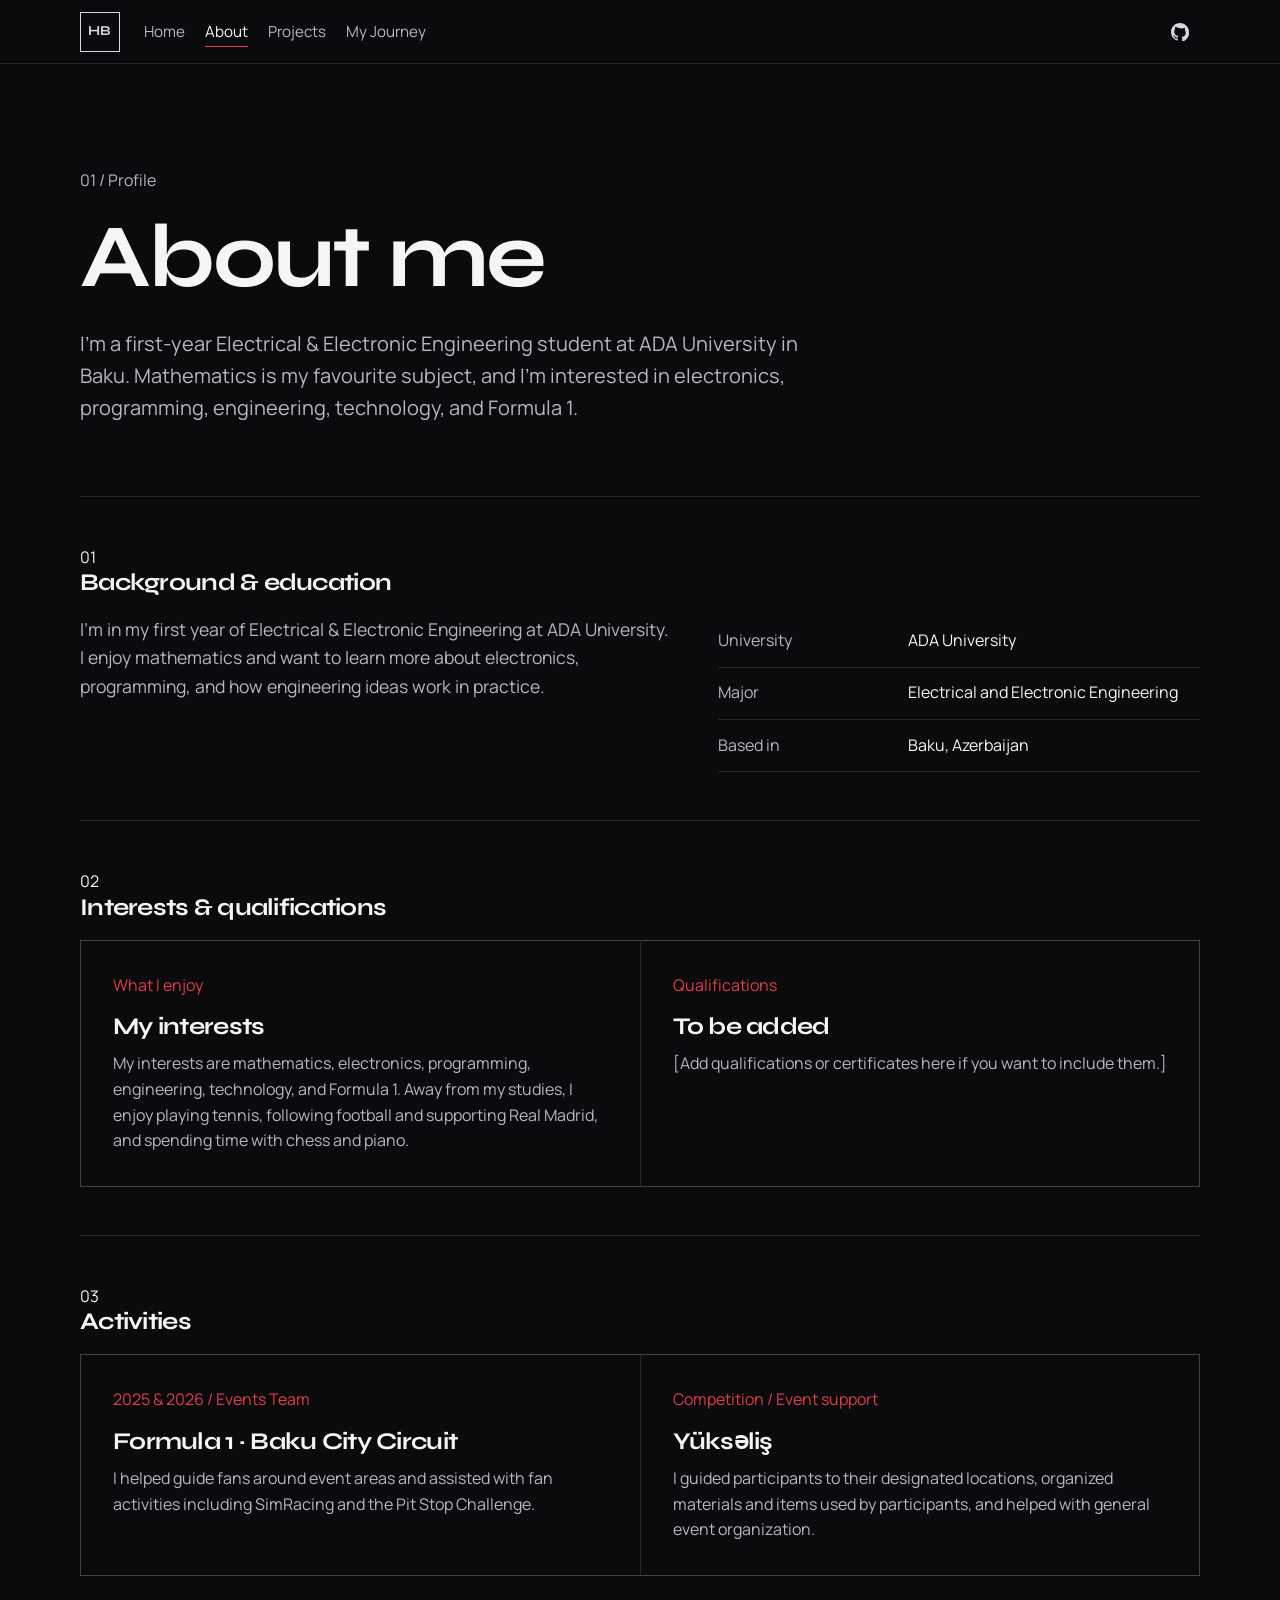
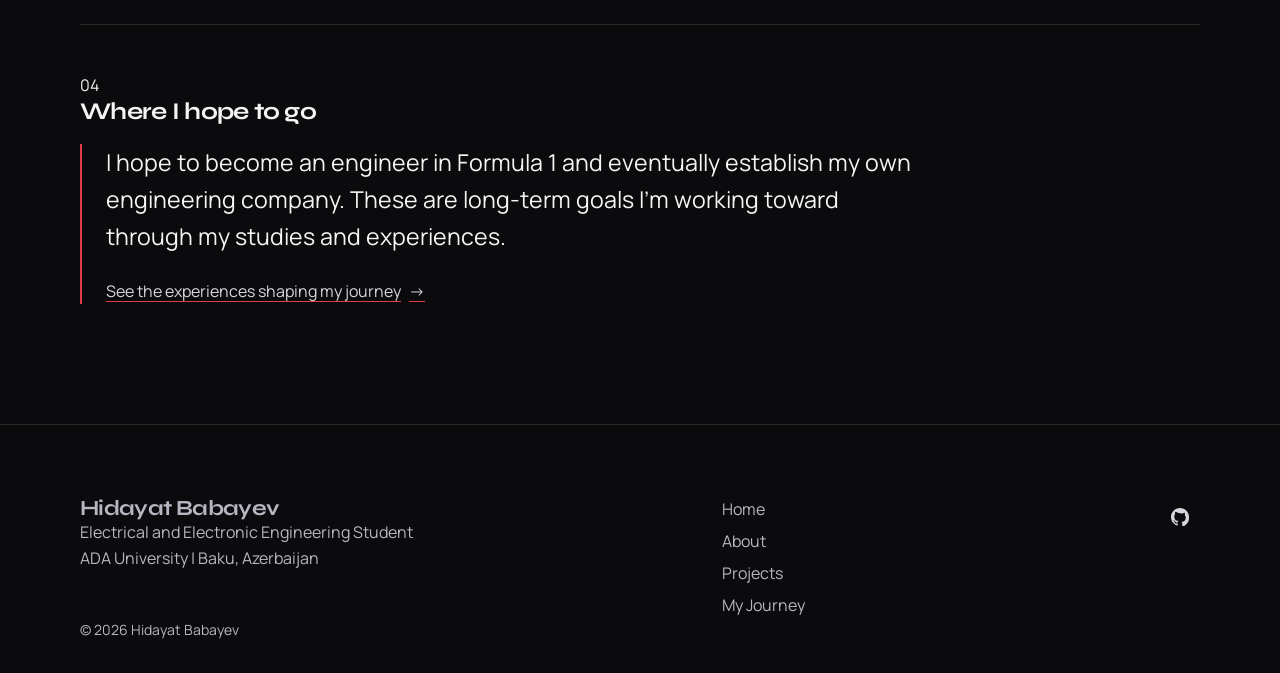
==== about.html @ f8820c9a "Build Engineer in Progress portfolio Co-authored-by: Copilot <223556219+Copilot@users.noreply.github" ====
<!DOCTYPE html>
<html lang="en">
<head>
  <meta charset="UTF-8">
  <meta name="viewport" content="width=device-width, initial-scale=1">
  <title>About — Hidayat Babayev</title>
  <meta name="description" content="About Hidayat Babayev, a first-year Electrical and Electronic Engineering student at ADA University.">
  <link rel="icon" href="assets/icons/favicon.svg" type="image/svg+xml">
  <link rel="preconnect" href="https://fonts.googleapis.com">
  <link rel="preconnect" href="https://fonts.gstatic.com" crossorigin>
  <link href="https://fonts.googleapis.com/css2?family=Manrope:wght@400;500;600&family=Syne:wght@600;700;800&display=swap" rel="stylesheet">
  <link rel="stylesheet" href="css/style.css">
  <link rel="stylesheet" href="css/pages.css">
  <script>document.documentElement.classList.add("js");</script>
</head>
<body>
  <a class="skip-link" href="#main">Skip to content</a>
  <header class="site-header">
    <nav class="nav wrap" aria-label="Primary">
      <a class="logo" href="index.html" aria-label="Hidayat Babayev, home">HB</a>
      <button class="nav-toggle" type="button" aria-expanded="false" aria-controls="site-nav">
        <span class="nav-toggle-lines" aria-hidden="true"></span>
        <span class="visually-hidden">Menu</span>
      </button>
      <div class="nav-panel" id="site-nav">
        <ul class="nav-links">
          <li><a href="index.html">Home</a></li>
          <li><a href="about.html" aria-current="page">About</a></li>
          <li><a href="projects.html">Projects</a></li>
          <li><a href="journey.html">My Journey</a></li>
        </ul>
        <a class="nav-github" data-github href="https://github.com/hidibbv" target="_blank" rel="noopener noreferrer">
          <svg viewBox="0 0 16 16" width="18" height="18" aria-hidden="true">
            <path fill="currentColor" d="M8 0C3.58 0 0 3.58 0 8c0 3.54 2.29 6.53 5.47 7.59.4.07.55-.17.55-.38 0-.19-.01-.82-.01-1.49-2.01.37-2.53-.49-2.69-.94-.09-.23-.48-.94-.82-1.13-.28-.15-.68-.52-.01-.53.63-.01 1.08.58 1.23.82.72 1.21 1.87.87 2.33.66.07-.52.28-.87.51-1.07-1.78-.2-3.64-.89-3.64-3.95 0-.87.31-1.59.82-2.15-.08-.2-.36-1.02.08-2.12 0 0 .67-.21 2.2.82A7.68 7.68 0 0 1 8 4.77c.68.003 1.36.092 2 .27 1.53-1.04 2.2-.82 2.2-.82.44 1.1.16 1.92.08 2.12.51.56.82 1.27.82 2.15 0 3.07-1.87 3.75-3.65 3.95.29.25.54.73.54 1.48 0 1.07-.01 1.93-.01 2.2 0 .21.15.46.55.38A8.013 8.013 0 0 0 16 8c0-4.42-3.58-8-8-8z"/>
          </svg>
          <span class="visually-hidden">GitHub profile</span>
        </a>
      </div>
    </nav>
  </header>

  <main id="main" class="page-main">
    <section class="page-hero wrap" data-reveal>
      <p class="eyebrow">01 / Profile</p>
      <h1>About me</h1>
      <p class="page-lead">I’m a first-year Electrical &amp; Electronic Engineering student at ADA University in Baku. Mathematics is my favourite subject, and I’m interested in electronics, programming, engineering, technology, and Formula 1.</p>
    </section>

    <section class="page-section wrap" id="education" data-reveal>
      <div class="section-heading">
        <span>01</span>
        <h2>Background &amp; education</h2>
      </div>
      <div class="content-columns">
        <p>I’m in my first year of Electrical &amp; Electronic Engineering at ADA University. I enjoy mathematics and want to learn more about electronics, programming, and how engineering ideas work in practice.</p>
        <dl class="profile-facts">
          <div><dt>University</dt><dd>ADA University</dd></div>
          <div><dt>Major</dt><dd>Electrical and Electronic Engineering</dd></div>
          <div><dt>Based in</dt><dd>Baku, Azerbaijan</dd></div>
        </dl>
      </div>
    </section>

    <section class="page-section wrap" id="interests" data-reveal>
      <div class="section-heading">
        <span>02</span>
        <h2>Interests &amp; qualifications</h2>
      </div>
      <div class="topic-grid">
        <article class="topic-card">
          <p class="eyebrow">What I enjoy</p>
          <h3>My interests</h3>
          <p>My interests are mathematics, electronics, programming, engineering, technology, and Formula 1. Away from my studies, I enjoy playing tennis, following football and supporting Real Madrid, and spending time with chess and piano.</p>
        </article>
        <article class="topic-card" id="qualifications">
          <p class="eyebrow">Qualifications</p>
          <h3>To be added</h3>
          <p>[Add qualifications or certificates here if you want to include them.]</p>
        </article>
      </div>
    </section>

    <section class="page-section wrap" id="activities" data-reveal>
      <div class="section-heading">
        <span>03</span>
        <h2>Activities</h2>
      </div>
      <div class="topic-grid">
        <article class="topic-card">
          <p class="eyebrow">2025 &amp; 2026 / Events Team</p>
          <h3>Formula 1 · Baku City Circuit</h3>
          <p>I helped guide fans around event areas and assisted with fan activities including SimRacing and the Pit Stop Challenge.</p>
        </article>
        <article class="topic-card">
          <p class="eyebrow">Competition / Event support</p>
          <h3>Yüksəliş</h3>
          <p>I guided participants to their designated locations, organized materials and items used by participants, and helped with general event organization.</p>
        </article>
      </div>
    </section>

    <section class="page-section wrap" id="ambitions" data-reveal>
      <div class="section-heading">
        <span>04</span>
        <h2>Where I hope to go</h2>
      </div>
      <div class="ambition-panel">
        <p>I hope to become an engineer in Formula 1 and eventually establish my own engineering company. These are long-term goals I’m working toward through my studies and experiences.</p>
        <a class="text-link" href="journey.html">See the experiences shaping my journey <span aria-hidden="true">→</span></a>
      </div>
    </section>
  </main>

  <footer class="site-footer">
    <div class="wrap">
      <div class="footer-grid">
        <div>
          <p class="footer-name">Hidayat Babayev</p>
          <p>Electrical and Electronic Engineering Student</p>
          <p>ADA University | Baku, Azerbaijan</p>
        </div>
        <nav aria-label="Footer">
          <ul class="footer-links">
            <li><a href="index.html">Home</a></li>
            <li><a href="about.html">About</a></li>
            <li><a href="projects.html">Projects</a></li>
            <li><a href="journey.html">My Journey</a></li>
          </ul>
        </nav>
        <a class="nav-github" data-github href="https://github.com/hidibbv" target="_blank" rel="noopener noreferrer">
          <svg viewBox="0 0 16 16" width="18" height="18" aria-hidden="true">
            <path fill="currentColor" d="M8 0C3.58 0 0 3.58 0 8c0 3.54 2.29 6.53 5.47 7.59.4.07.55-.17.55-.38 0-.19-.01-.82-.01-1.49-2.01.37-2.53-.49-2.69-.94-.09-.23-.48-.94-.82-1.13-.28-.15-.68-.52-.01-.53.63-.01 1.08.58 1.23.82.72 1.21 1.87.87 2.33.66.07-.52.28-.87.51-1.07-1.78-.2-3.64-.89-3.64-3.95 0-.87.31-1.59.82-2.15-.08-.2-.36-1.02.08-2.12 0 0 .67-.21 2.2.82A7.68 7.68 0 0 1 8 4.77c.68.003 1.36.092 2 .27 1.53-1.04 2.2-.82 2.2-.82.44 1.1.16 1.92.08 2.12.51.56.82 1.27.82 2.15 0 3.07-1.87 3.75-3.65 3.95.29.25.54.73.54 1.48 0 1.07-.01 1.93-.01 2.2 0 .21.15.46.55.38A8.013 8.013 0 0 0 16 8c0-4.42-3.58-8-8-8z"/>
          </svg>
          <span class="visually-hidden">GitHub profile</span>
        </a>
      </div>
      <p class="footer-copy">© <span data-year>2026</span> Hidayat Babayev</p>
    </div>
  </footer>
  <script src="js/navigation.js"></script>
  <script src="js/animations.js"></script>
</body>
</html>
---- css/style.css ----
/* =========================================================
   Shared styles
   Color, type, and spacing live in variables so every page
   uses the same visual system.
   ========================================================= */

:root {
  --bg: #0b0b0d;
  --surface: #141418;
  --line: rgba(255, 255, 255, 0.12);
  --text: #f5f5f5;
  --muted: #b7b7c2;
  /* Light enough for small text on the black background. */
  --red: #e23b4a;
  --silver: #d5d7de;
  --font-display: "Syne", "Segoe UI", sans-serif;
  --font-body: "Manrope", "Segoe UI", sans-serif;
  --font-mono: ui-monospace, Consolas, monospace;
  --space-1: 0.5rem;
  --space-2: 1rem;
  --space-3: 1.5rem;
  --space-4: 2rem;
  --space-5: 3rem;
  --space-6: 4.5rem;
  --space-7: 6.5rem;
  --max: 1120px;
  --header: 4rem;
  --ease: cubic-bezier(0.22, 1, 0.36, 1);
}

*,
*::before,
*::after {
  box-sizing: border-box;
}

html {
  scroll-behavior: smooth;
}

body {
  margin: 0;
  background: var(--bg);
  color: var(--text);
  font-family: var(--font-body);
  font-size: 1rem;
  line-height: 1.6;
  color-scheme: dark;
}

img {
  max-width: 100%;
  height: auto;
}

h1,
h2,
h3,
p {
  margin-top: 0;
}

h1,
h2,
h3,
.logo,
.footer-name,
.hero-name {
  font-family: var(--font-display);
  font-weight: 700;
  letter-spacing: -0.03em;
  line-height: 1.05;
}

a {
  color: inherit;
}

p {
  color: var(--muted);
}

::selection {
  background: var(--red);
  color: #fff;
}

:focus-visible {
  outline: 2px solid var(--silver);
  outline-offset: 3px;
}

.visually-hidden {
  position: absolute;
  width: 1px;
  height: 1px;
  padding: 0;
  margin: -1px;
  overflow: hidden;
  clip: rect(0, 0, 0, 0);
  white-space: nowrap;
  border: 0;
}

.skip-link {
  position: absolute;
  left: var(--space-2);
  top: -4rem;
  z-index: 40;
  background: var(--text);
  color: var(--bg);
  padding: 0.5rem 0.75rem;
  text-decoration: none;
}

.skip-link:focus {
  top: var(--space-2);
}

.wrap {
  width: min(var(--max), calc(100% - 2.5rem));
  margin-inline: auto;
}

/* Buttons shared by every page. Red is reserved for the hover border. */
.btn {
  display: inline-flex;
  align-items: center;
  justify-content: center;
  min-height: 44px;
  padding: 0 1.15rem;
  border: 1px solid var(--silver);
  color: var(--text);
  text-decoration: none;
  font-size: 0.95rem;
  transition: border-color 180ms var(--ease), color 180ms var(--ease);
}

.btn:hover {
  border-color: var(--red);
}

.btn-ghost {
  border-color: var(--line);
  color: var(--muted);
}

.btn-ghost:hover {
  border-color: var(--silver);
  color: var(--text);
}

.actions {
  display: flex;
  flex-wrap: wrap;
  gap: 0.75rem;
}

/* =========================================================
   Navigation
   Fixed, solid black, with a hairline. The panel becomes
   a dropdown on narrow screens. See navigation.js.
   ========================================================= */

.site-header {
  position: fixed;
  inset: 0 0 auto 0;
  z-index: 20;
  height: var(--header);
  background: var(--bg);
  border-bottom: 1px solid var(--line);
}

.site-header.is-scrolled {
  border-bottom-color: rgba(255, 255, 255, 0.22);
}

.nav {
  position: relative;
  display: flex;
  align-items: center;
  height: 100%;
  gap: var(--space-3);
}

.logo {
  width: 2.5rem;
  height: 2.5rem;
  display: grid;
  place-items: center;
  flex: 0 0 auto;
  border: 1px solid var(--silver);
  color: var(--silver);
  text-decoration: none;
  letter-spacing: 0.04em;
  font-size: 0.85rem;
}

.nav-toggle {
  display: none;
  margin-left: auto;
  width: 2.5rem;
  height: 2.5rem;
  border: 1px solid var(--line);
  background: transparent;
  color: var(--text);
  align-items: center;
  justify-content: center;
}

.nav-toggle-lines,
.nav-toggle-lines::before,
.nav-toggle-lines::after {
  display: block;
  width: 16px;
  height: 1px;
  background: var(--text);
  position: relative;
}

.nav-toggle-lines::before,
.nav-toggle-lines::after {
  content: "";
  position: absolute;
  left: 0;
}

.nav-toggle-lines::before {
  top: -6px;
}

.nav-toggle-lines::after {
  top: 6px;
}

body.nav-open .nav-toggle-lines {
  background: transparent;
}

body.nav-open .nav-toggle-lines::before {
  top: 0;
  transform: rotate(45deg);
}

body.nav-open .nav-toggle-lines::after {
  top: 0;
  transform: rotate(-45deg);
}

.nav-panel {
  display: flex;
  align-items: center;
  flex: 1;
  gap: var(--space-3);
}

.nav-links {
  display: flex;
  align-items: center;
  gap: 1.25rem;
  list-style: none;
  margin: 0;
  padding: 0;
}

.nav-links a {
  color: var(--muted);
  text-decoration: none;
  font-size: 0.95rem;
  padding: 0.35rem 0;
}

.nav-links a:hover {
  color: var(--text);
}

.nav-links a[aria-current="page"] {
  color: var(--text);
  box-shadow: inset 0 -1px 0 var(--red);
}

.nav-github {
  margin-left: auto;
  display: grid;
  place-items: center;
  width: 2.5rem;
  height: 2.5rem;
  color: var(--silver);
}

.nav-github:hover {
  color: var(--text);
}

/* =========================================================
   Footer
   ========================================================= */

.site-footer {
  border-top: 1px solid var(--line);
  padding: var(--space-6) 0 var(--space-4);
}

.footer-grid {
  display: grid;
  grid-template-columns: 1.5fr 1fr auto;
  gap: var(--space-4);
  align-items: start;
}

.footer-name {
  margin: 0 0 0.4rem;
  font-size: 1.35rem;
}

.site-footer p {
  margin: 0;
}

.footer-links {
  display: flex;
  flex-direction: column;
  gap: 0.4rem;
  list-style: none;
  margin: 0;
  padding: 0;
}

.footer-links a {
  color: var(--muted);
  text-decoration: none;
}

.footer-links a:hover {
  color: var(--text);
}

.footer-copy {
  margin-top: var(--space-4);
  font-size: 0.875rem;
}

/* Reveal. Content stays visible unless the head script
   has marked the page as js-enabled. */
.js [data-reveal] {
  opacity: 0;
  transform: translateY(12px);
}

.js [data-reveal].is-visible {
  opacity: 1;
  transform: none;
  transition: opacity 500ms var(--ease), transform 500ms var(--ease);
}

@media (max-width: 800px) {
  .nav-toggle {
    display: inline-flex;
  }

  .nav-panel {
    display: none;
    position: absolute;
    top: 100%;
    left: 0;
    right: 0;
    flex-direction: column;
    align-items: flex-start;
    padding: var(--space-3);
    background: var(--bg);
    border-bottom: 1px solid var(--line);
  }

  body.nav-open .nav-panel {
    display: flex;
  }

  .nav-links {
    flex-direction: column;
    align-items: flex-start;
    width: 100%;
  }

  .nav-links a {
    display: block;
    padding: 0.65rem 0;
  }

  .nav-github {
    margin-left: 0;
  }

  .footer-grid {
    grid-template-columns: 1fr;
  }
}

@media (prefers-reduced-motion: reduce) {
  html {
    scroll-behavior: auto;
  }

  .js [data-reveal] {
    opacity: 1;
    transform: none;
    transition: none;
  }

  .nav-toggle-lines,
  .nav-toggle-lines::before,
  .nav-toggle-lines::after,
  .btn {
    transition: none;
  }
}
---- css/pages.css ----
/* Shared layouts for the About, Projects, and Journey pages. */

.page-main {
  padding-bottom: var(--space-6);
}

.page-hero {
  padding-top: calc(var(--header) + var(--space-7));
  padding-bottom: var(--space-6);
}

.page-hero h1 {
  max-width: 13em;
  margin: 0 0 var(--space-3);
  font-size: clamp(2.8rem, 7vw, 5.8rem);
}

.page-hero h1 span {
  color: var(--silver);
}

.page-lead {
  max-width: 47rem;
  margin-bottom: 0;
  font-size: clamp(1.05rem, 2vw, 1.25rem);
}

.page-section {
  padding-top: var(--space-5);
  padding-bottom: var(--space-5);
  border-top: 1px solid var(--line);
  scroll-margin-top: calc(var(--header) + 1rem);
}

.content-columns {
  display: grid;
  grid-template-columns: 1.1fr 0.9fr;
  gap: var(--space-5);
  align-items: start;
}

.content-columns > p {
  max-width: 42rem;
  font-size: 1.1rem;
}

.profile-facts {
  display: grid;
  gap: 0;
  margin: 0;
}

.profile-facts div {
  display: grid;
  grid-template-columns: minmax(7rem, 0.75fr) 1.25fr;
  gap: var(--space-2);
  padding: 0.8rem 0;
  border-bottom: 1px solid var(--line);
}

.profile-facts dt {
  color: var(--muted);
}

.profile-facts dd {
  margin: 0;
  color: var(--text);
}

.topic-grid {
  display: grid;
  grid-template-columns: repeat(2, minmax(0, 1fr));
  gap: 1px;
  background: var(--line);
  border: 1px solid var(--line);
}

.topic-card {
  min-height: 220px;
  padding: var(--space-4);
  background: var(--bg);
}

.topic-card .eyebrow {
  margin-bottom: var(--space-2);
  color: var(--red);
}

.topic-card h3 {
  margin-bottom: 0.75rem;
  font-size: 1.5rem;
}

.topic-card p:last-child {
  margin-bottom: 0;
}

.ambition-panel {
  max-width: 52rem;
  padding-left: var(--space-3);
  border-left: 2px solid var(--red);
}

.ambition-panel > p {
  font-size: clamp(1.15rem, 2vw, 1.45rem);
  color: var(--text);
}

.text-link {
  display: inline-flex;
  gap: 0.5rem;
  align-items: center;
  color: var(--silver);
  text-decoration-color: var(--red);
  text-underline-offset: 0.25em;
}

.text-link:hover {
  color: var(--text);
}

.project-list {
  display: grid;
  gap: 1rem;
}

.project-card {
  position: relative;
  display: grid;
  grid-template-columns: 3.5rem minmax(0, 1fr) minmax(130px, 0.35fr);
  gap: var(--space-3);
  align-items: center;
  padding: var(--space-4);
  border: 1px solid var(--line);
  background:
    linear-gradient(110deg, rgba(255, 255, 255, 0.035), transparent 58%),
    var(--bg);
  transition: border-color 180ms var(--ease), background-color 180ms var(--ease);
  scroll-margin-top: calc(var(--header) + 1rem);
}

.project-card:hover,
.project-card:focus-within {
  border-color: rgba(226, 59, 74, 0.65);
}

.project-index {
  align-self: start;
  color: var(--red);
  font: 0.8rem var(--font-mono);
}

.project-body {
  min-width: 0;
}

.project-body .eyebrow {
  margin-bottom: 0.6rem;
  color: var(--red);
}

.project-label {
  margin: 1.1rem 0 0.25rem;
  color: var(--silver);
  font: 0.72rem var(--font-mono);
  letter-spacing: 0.08em;
  text-transform: uppercase;
}

.project-body h2 {
  margin-bottom: 0.75rem;
  font-size: clamp(1.6rem, 3vw, 2.25rem);
}

.project-status {
  display: inline-flex;
  align-items: center;
  min-height: 1.7rem;
  margin: 0.15rem 0 0.8rem;
  padding: 0.15rem 0.6rem;
  border: 1px solid rgba(226, 59, 74, 0.7);
  color: #ff8490;
  font: 0.7rem var(--font-mono);
  letter-spacing: 0.08em;
  text-transform: uppercase;
}

.project-body > p:not(.eyebrow) {
  max-width: 42rem;
}

.tag-list {
  display: flex;
  flex-wrap: wrap;
  gap: 0.5rem;
  margin: 0 0 var(--space-3);
  padding: 0;
  list-style: none;
}

.tag-list li {
  padding: 0.3rem 0.55rem;
  border: 1px solid var(--line);
  color: var(--muted);
  font: 0.72rem var(--font-mono);
}

.editable-note {
  padding: 0.8rem 1rem;
  border-left: 1px solid var(--red);
  background: rgba(255, 255, 255, 0.035);
  font-size: 0.9rem;
}

.editable-note strong {
  color: var(--silver);
  font-weight: 600;
}

.project-mark {
  position: relative;
  display: grid;
  place-items: center;
  min-height: 150px;
  border: 1px solid var(--line);
  color: var(--silver);
  font: 700 1.6rem var(--font-mono);
  overflow: hidden;
}

.project-mark::before,
.project-mark::after {
  content: "";
  position: absolute;
  width: 130%;
  height: 1px;
  background: var(--line);
  transform: rotate(-35deg);
}

.project-mark::after {
  transform: rotate(35deg);
}

.project-mark span,
.project-mark i,
.project-mark b {
  position: relative;
  z-index: 1;
}

.project-mark span {
  padding: 0.35rem 0.6rem;
  border: 1px solid var(--red);
  background: var(--bg);
}

.project-mark i {
  position: absolute;
  top: 50%;
  left: 0;
  width: 15%;
  height: 1px;
  background: var(--red);
}

.project-mark b {
  position: absolute;
  right: 0.75rem;
  bottom: 0.65rem;
  color: var(--muted);
  font: 0.65rem var(--font-mono);
}

.project-mark-code span {
  color: var(--red);
}

.project-mark-robot span {
  border-radius: 50%;
}

.project-photo {
  align-self: center;
  min-width: 0;
  margin: 0;
}

.project-photo img {
  display: block;
  width: 100%;
  height: auto;
  aspect-ratio: 750 / 443;
  border: 1px solid var(--line);
  object-fit: cover;
}

.project-photo figcaption {
  margin-top: 0.55rem;
  color: var(--muted);
  font-size: 0.76rem;
  line-height: 1.45;
}

.project-video {
  width: min(100%, 38rem);
  margin: var(--space-3) 0 0.8rem;
  aspect-ratio: 16 / 9;
  border: 1px solid var(--line);
  background: #000;
}

.project-video iframe {
  display: block;
  width: 100%;
  height: 100%;
  border: 0;
}

.project-note {
  margin-top: var(--space-5);
}

.project-note p {
  max-width: 42rem;
}

.journey-jumps {
  display: flex;
  flex-wrap: wrap;
  gap: 0.65rem;
  margin-top: var(--space-4);
}

.journey-jumps a {
  padding: 0.55rem 0.75rem;
  border: 1px solid var(--line);
  color: var(--muted);
  font: 0.75rem var(--font-mono);
  text-decoration: none;
  transition: border-color 180ms var(--ease), color 180ms var(--ease);
}

.journey-jumps a:hover,
.journey-jumps a:focus-visible {
  border-color: var(--red);
  color: var(--text);
}

.journey {
  position: relative;
  display: grid;
  gap: 0;
}

.journey::before {
  content: "";
  position: absolute;
  top: 1.7rem;
  bottom: 1.7rem;
  left: 1.35rem;
  width: 1px;
  background: linear-gradient(var(--red), var(--line) 75%);
}

.journey-stop {
  position: relative;
  display: grid;
  grid-template-columns: 2.75rem minmax(0, 1fr);
  gap: var(--space-3);
  padding: var(--space-3) 0 var(--space-5);
  scroll-margin-top: calc(var(--header) + 1rem);
}

.stop-number {
  position: relative;
  z-index: 1;
  display: grid;
  place-items: center;
  width: 2.75rem;
  height: 2.75rem;
  border: 1px solid var(--red);
  border-radius: 50%;
  background: var(--bg);
  color: var(--silver);
  font: 0.75rem var(--font-mono);
}

.stop-content {
  min-width: 0;
  padding: 0 0 var(--space-3);
  border-bottom: 1px solid var(--line);
}

.stop-content > .eyebrow {
  margin: 0 0 0.6rem;
  color: var(--red);
}

.stop-content h2 {
  margin-bottom: var(--space-2);
  font-size: clamp(1.45rem, 3vw, 2rem);
}

.journey-details {
  max-width: 48rem;
}

.journey-details summary {
  display: inline-flex;
  align-items: center;
  min-height: 44px;
  color: var(--silver);
  cursor: pointer;
  text-decoration: underline;
  text-decoration-color: var(--red);
  text-underline-offset: 0.25em;
}

.journey-details > div {
  padding-top: 0.8rem;
}

.journey-details p:last-child {
  margin-bottom: 0;
}

.journey-next {
  margin-top: var(--space-4);
}

.journey-next .eyebrow {
  color: var(--red);
}

.journey-next h2 {
  max-width: 15em;
  font-size: clamp(1.8rem, 4vw, 2.8rem);
}

.journey-next > p:not(.eyebrow) {
  max-width: 38rem;
}

@media (max-width: 760px) {
  .page-hero {
    padding-top: calc(var(--header) + var(--space-6));
    padding-bottom: var(--space-5);
  }

  .content-columns {
    grid-template-columns: 1fr;
    gap: var(--space-2);
  }

  .project-card {
    grid-template-columns: 2rem minmax(0, 1fr);
    gap: var(--space-2);
    padding: var(--space-3);
  }

  .project-mark {
    display: none;
  }

  .project-photo {
    grid-column: 2;
  }
}

@media (max-width: 520px) {
  .topic-grid {
    grid-template-columns: 1fr;
  }

  .topic-card {
    min-height: auto;
    padding: var(--space-3);
  }

  .journey-jumps {
    display: grid;
    grid-template-columns: 1fr 1fr;
  }

  .journey-jumps a {
    display: flex;
    min-height: 44px;
    align-items: center;
  }

  .journey-stop {
    grid-template-columns: 2.4rem minmax(0, 1fr);
    gap: 0.75rem;
  }

  .journey::before {
    left: 1.2rem;
  }

  .stop-number {
    width: 2.4rem;
    height: 2.4rem;
  }
}

@media (prefers-reduced-motion: reduce) {
  .project-card,
  .journey-jumps a {
    transition: none;
  }
}
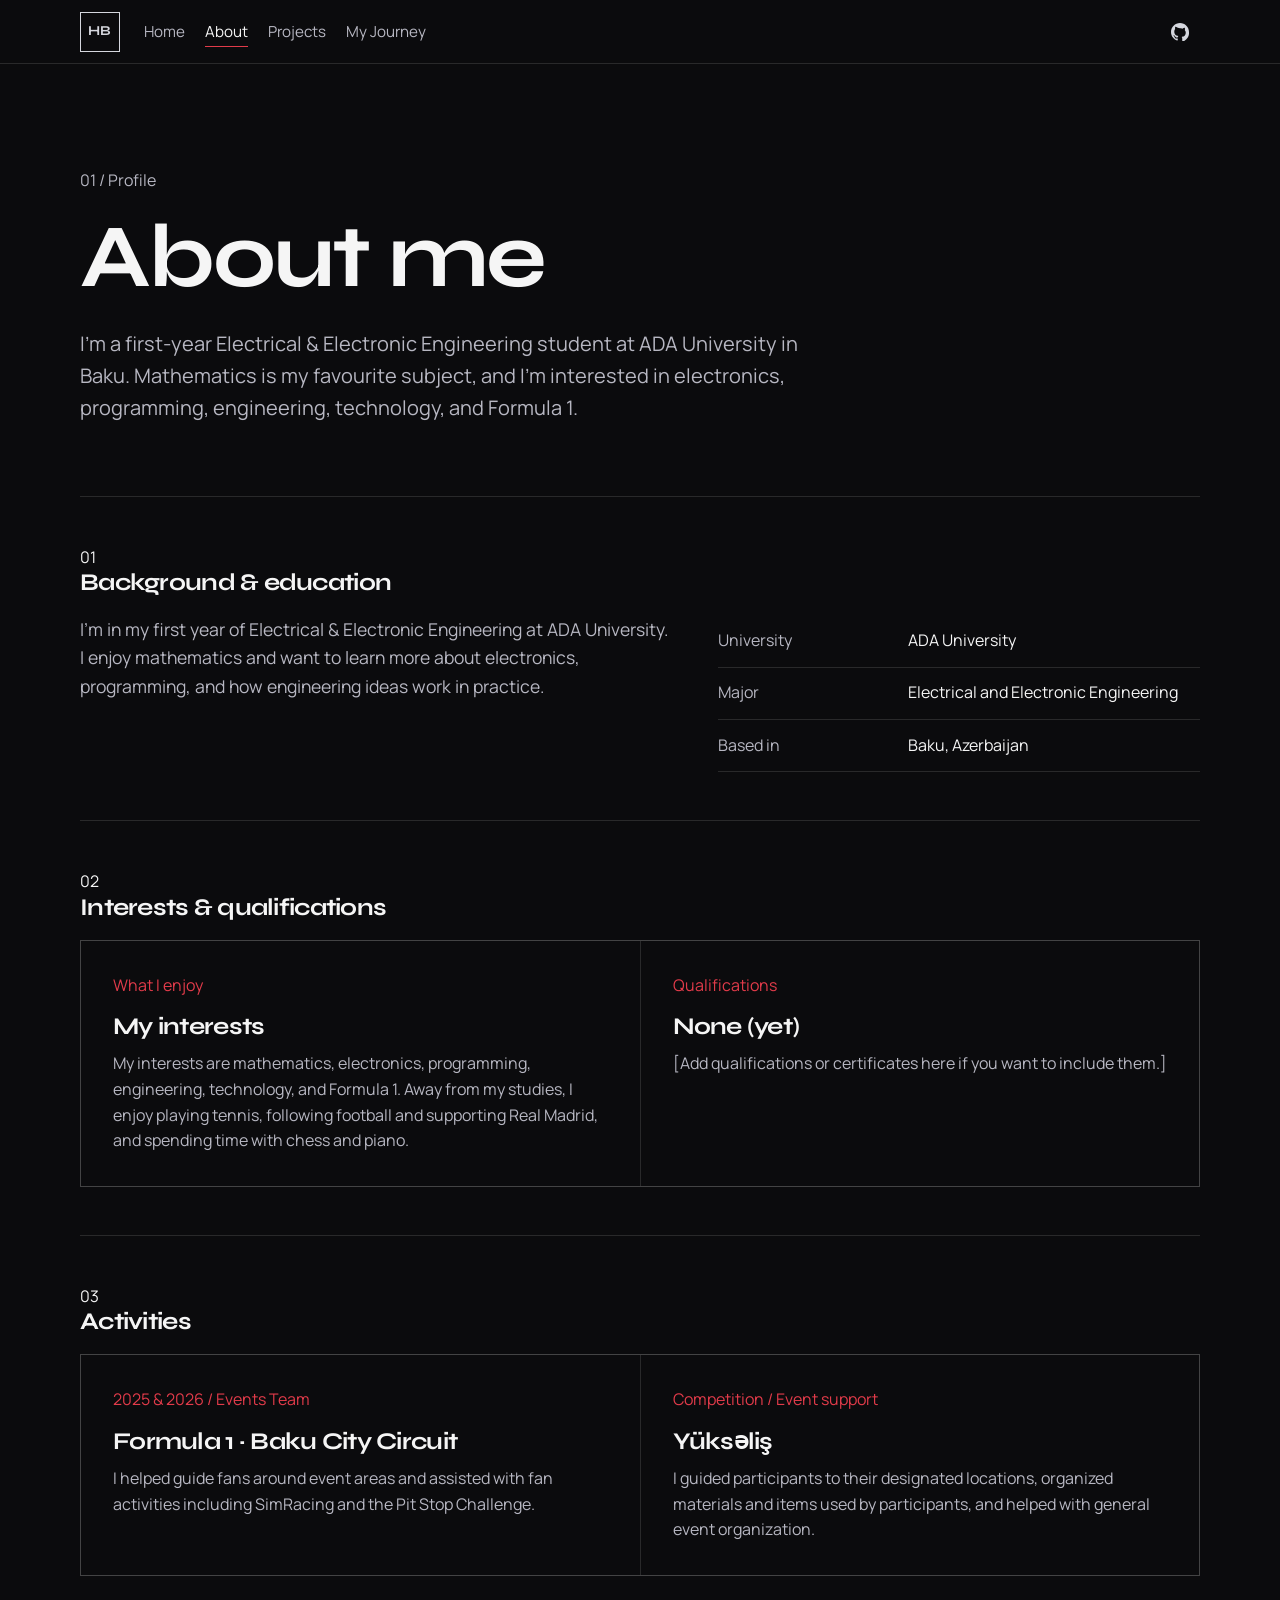
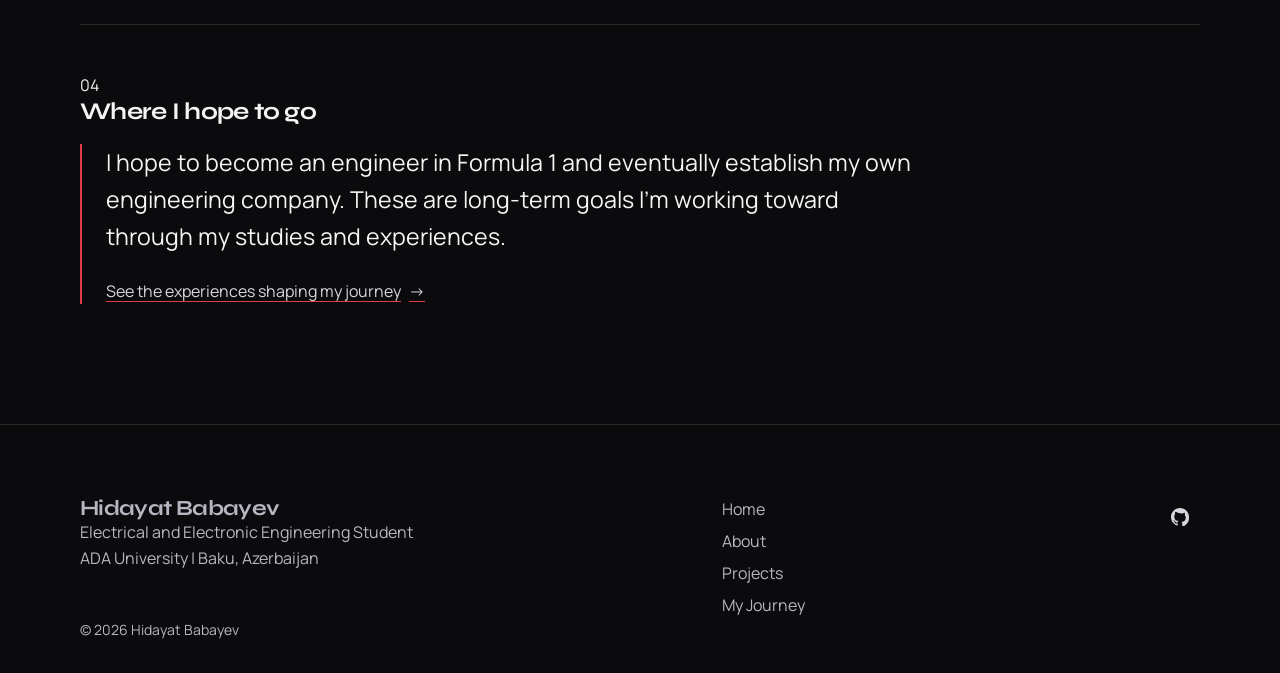
==== commit 1e07c82e: "Update qualifications section heading text" ====
--- a/about.html
+++ b/about.html
@@ -29,11 +29,11 @@
           <li><a href="projects.html">Projects</a></li>
           <li><a href="journey.html">My Journey</a></li>
         </ul>
-        <a class="nav-github" data-github href="https://github.com/hidibbv" target="_blank" rel="noopener noreferrer">
+        <a class="nav-github" data-repository href="https://github.com/hidibbv/hidibbv.github.io" target="_blank" rel="noopener noreferrer">
           <svg viewBox="0 0 16 16" width="18" height="18" aria-hidden="true">
             <path fill="currentColor" d="M8 0C3.58 0 0 3.58 0 8c0 3.54 2.29 6.53 5.47 7.59.4.07.55-.17.55-.38 0-.19-.01-.82-.01-1.49-2.01.37-2.53-.49-2.69-.94-.09-.23-.48-.94-.82-1.13-.28-.15-.68-.52-.01-.53.63-.01 1.08.58 1.23.82.72 1.21 1.87.87 2.33.66.07-.52.28-.87.51-1.07-1.78-.2-3.64-.89-3.64-3.95 0-.87.31-1.59.82-2.15-.08-.2-.36-1.02.08-2.12 0 0 .67-.21 2.2.82A7.68 7.68 0 0 1 8 4.77c.68.003 1.36.092 2 .27 1.53-1.04 2.2-.82 2.2-.82.44 1.1.16 1.92.08 2.12.51.56.82 1.27.82 2.15 0 3.07-1.87 3.75-3.65 3.95.29.25.54.73.54 1.48 0 1.07-.01 1.93-.01 2.2 0 .21.15.46.55.38A8.013 8.013 0 0 0 16 8c0-4.42-3.58-8-8-8z"/>
           </svg>
-          <span class="visually-hidden">GitHub profile</span>
+          <span class="visually-hidden">Engineer in Progress repository on GitHub (opens in a new tab)</span>
         </a>
       </div>
     </nav>
@@ -74,7 +74,7 @@
         </article>
         <article class="topic-card" id="qualifications">
           <p class="eyebrow">Qualifications</p>
-          <h3>To be added</h3>
+          <h3>None (yet)</h3>
           <p>[Add qualifications or certificates here if you want to include them.]</p>
         </article>
       </div>
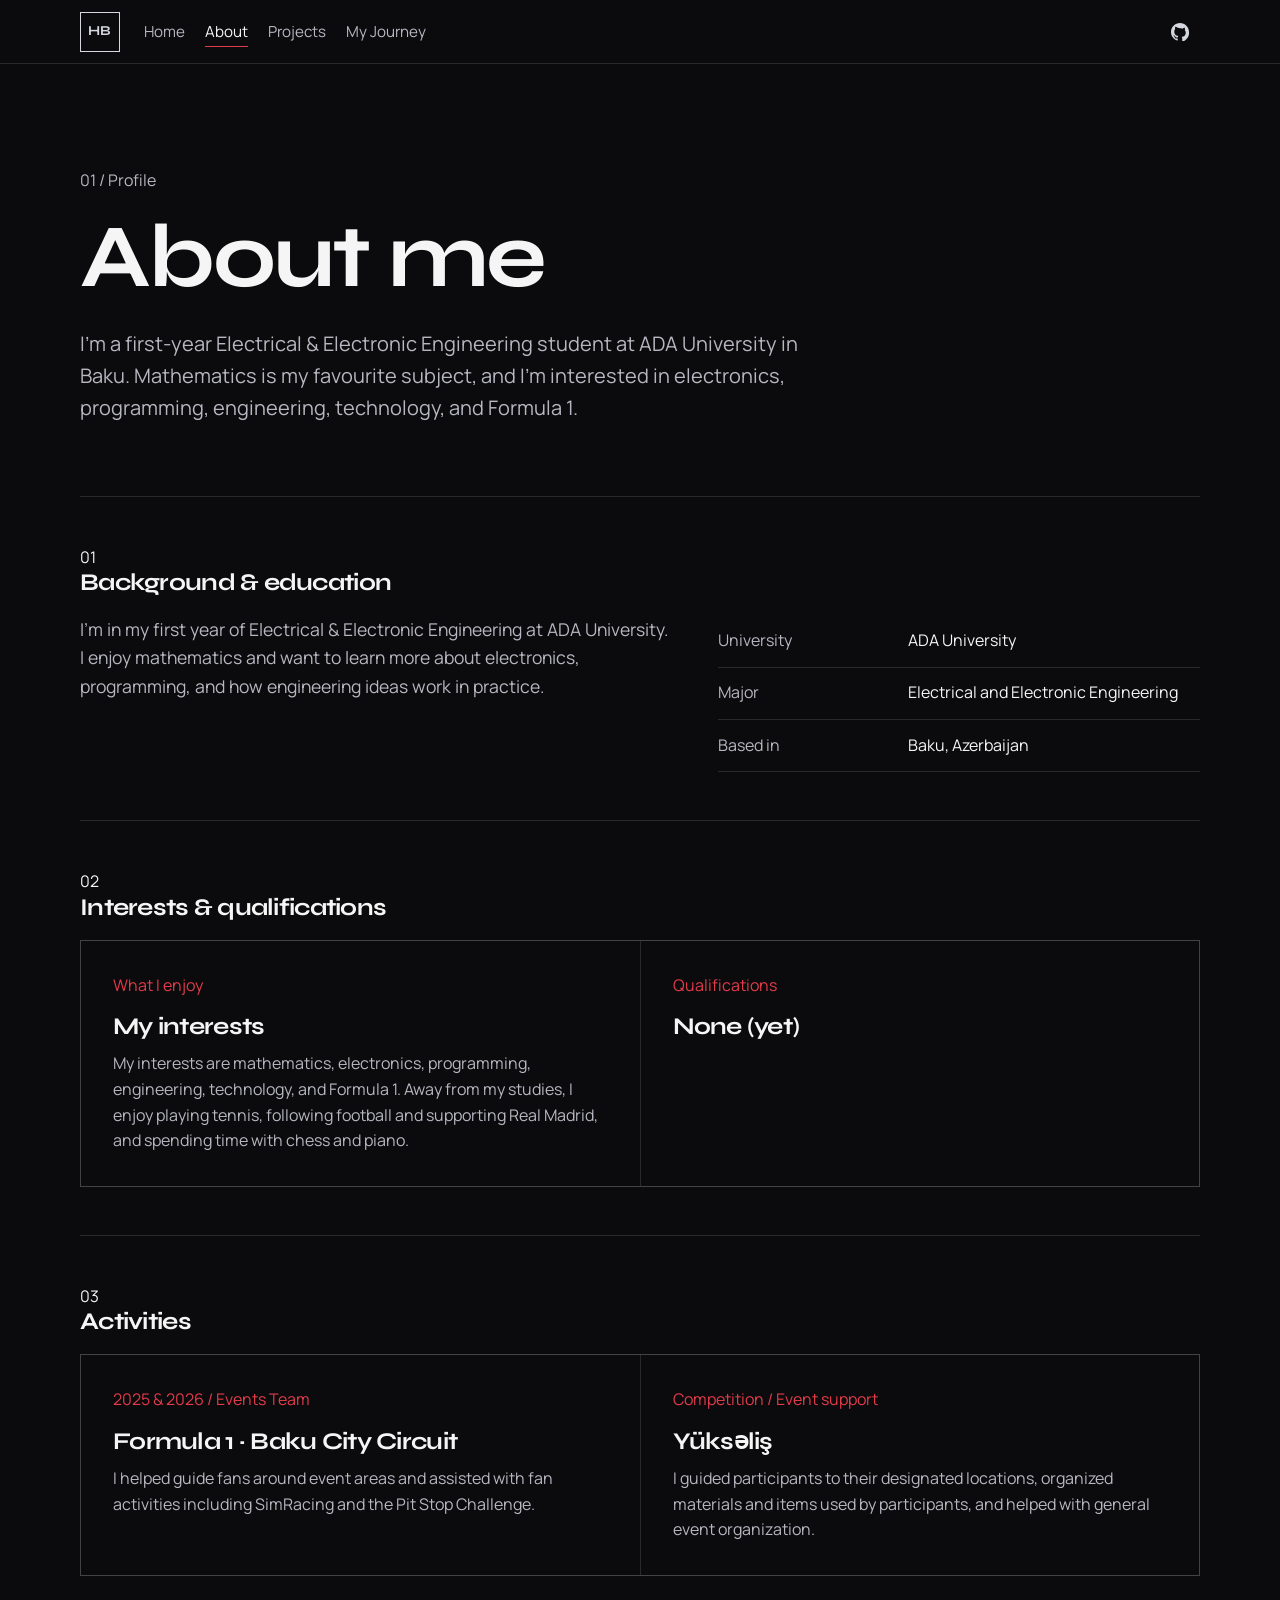
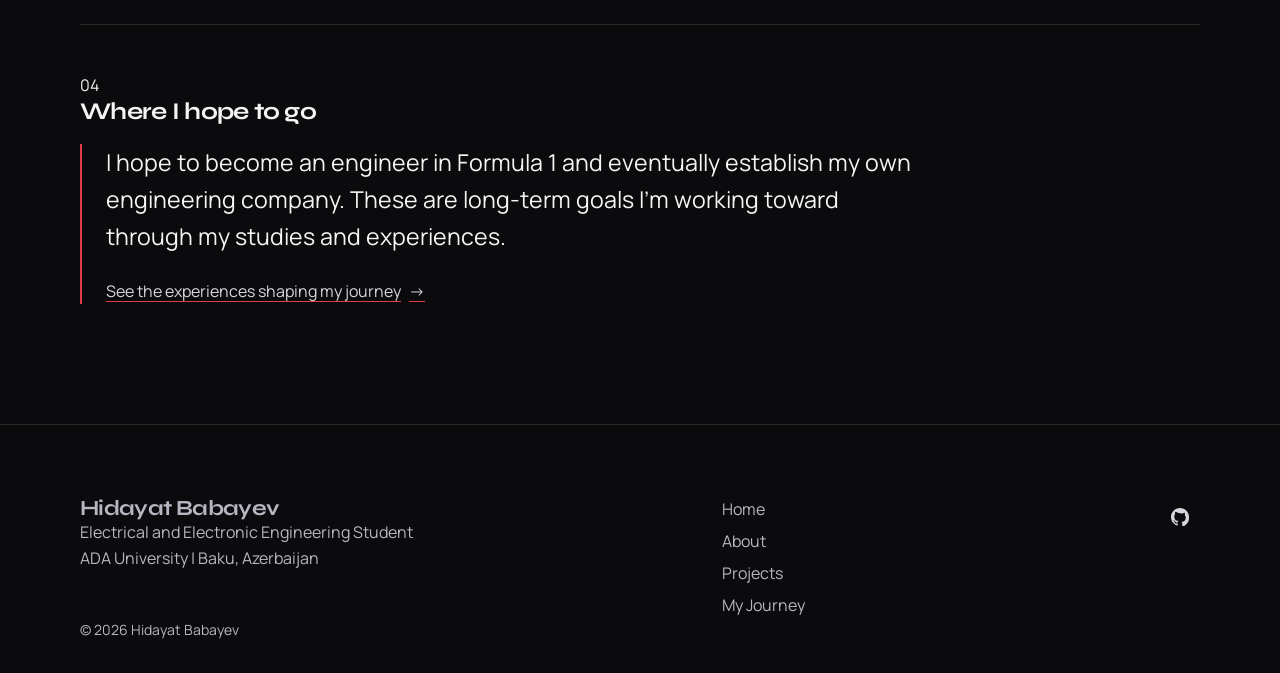
==== commit 4a1be89c: "Clear qualifications placeholder in about.html Remove placeholder text for qualifications section." ====
--- a/about.html
+++ b/about.html
@@ -75,7 +75,7 @@
         <article class="topic-card" id="qualifications">
           <p class="eyebrow">Qualifications</p>
           <h3>None (yet)</h3>
-          <p>[Add qualifications or certificates here if you want to include them.]</p>
+          <p></p>
         </article>
       </div>
     </section>
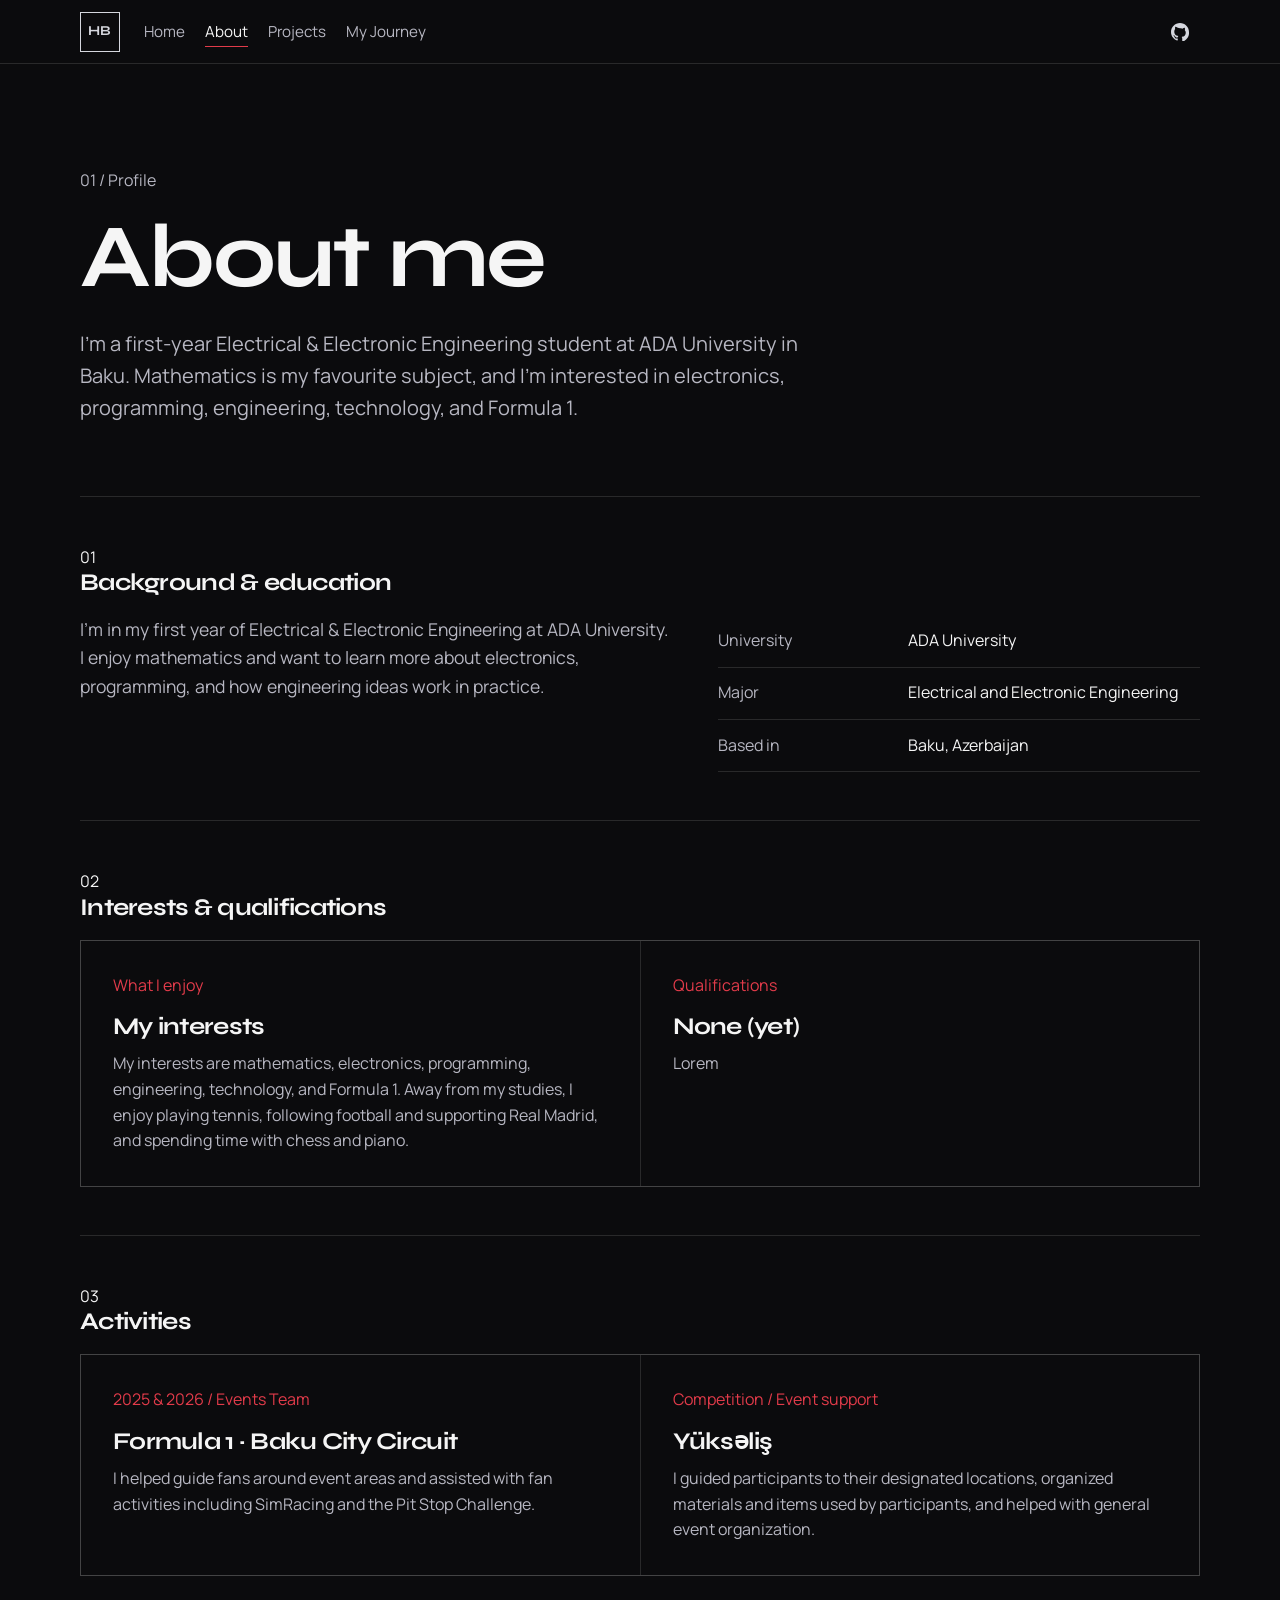
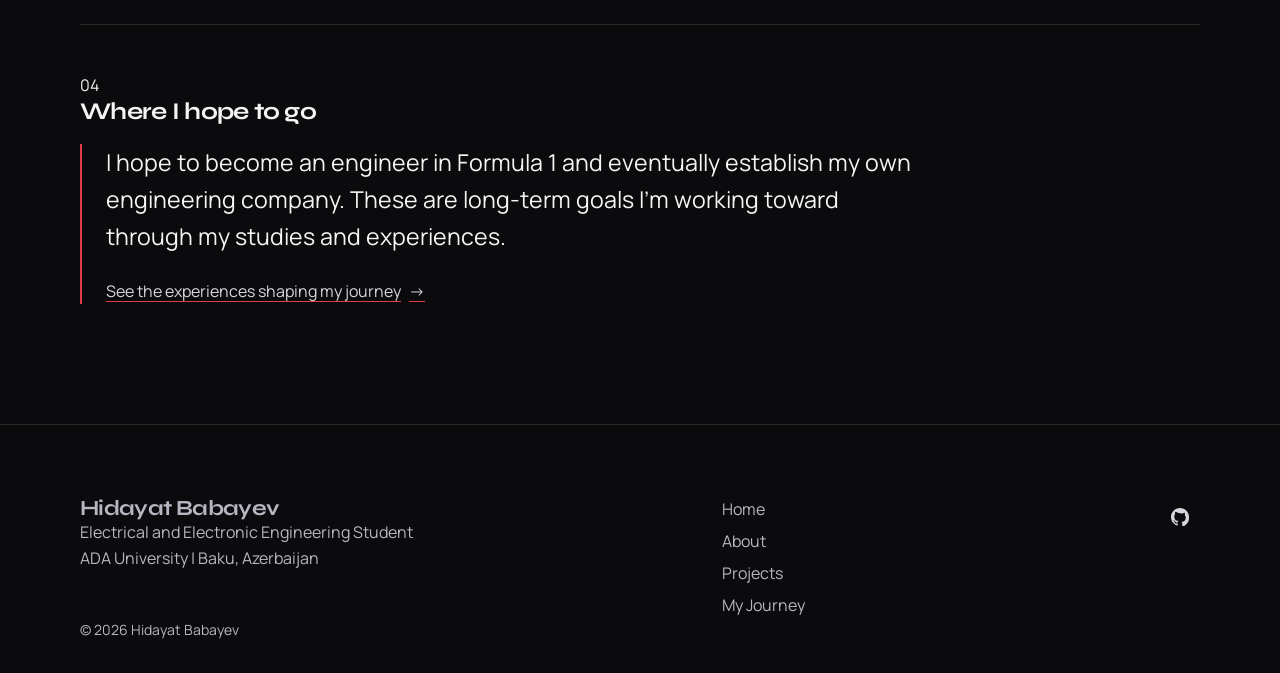
==== commit 5fda7a96: "Update qualifications section text Replaced placeholder text for qualifications section." ====
--- a/about.html
+++ b/about.html
@@ -75,7 +75,7 @@
         <article class="topic-card" id="qualifications">
           <p class="eyebrow">Qualifications</p>
           <h3>None (yet)</h3>
-          <p></p>
+          <p>Lorem  </p>
         </article>
       </div>
     </section>
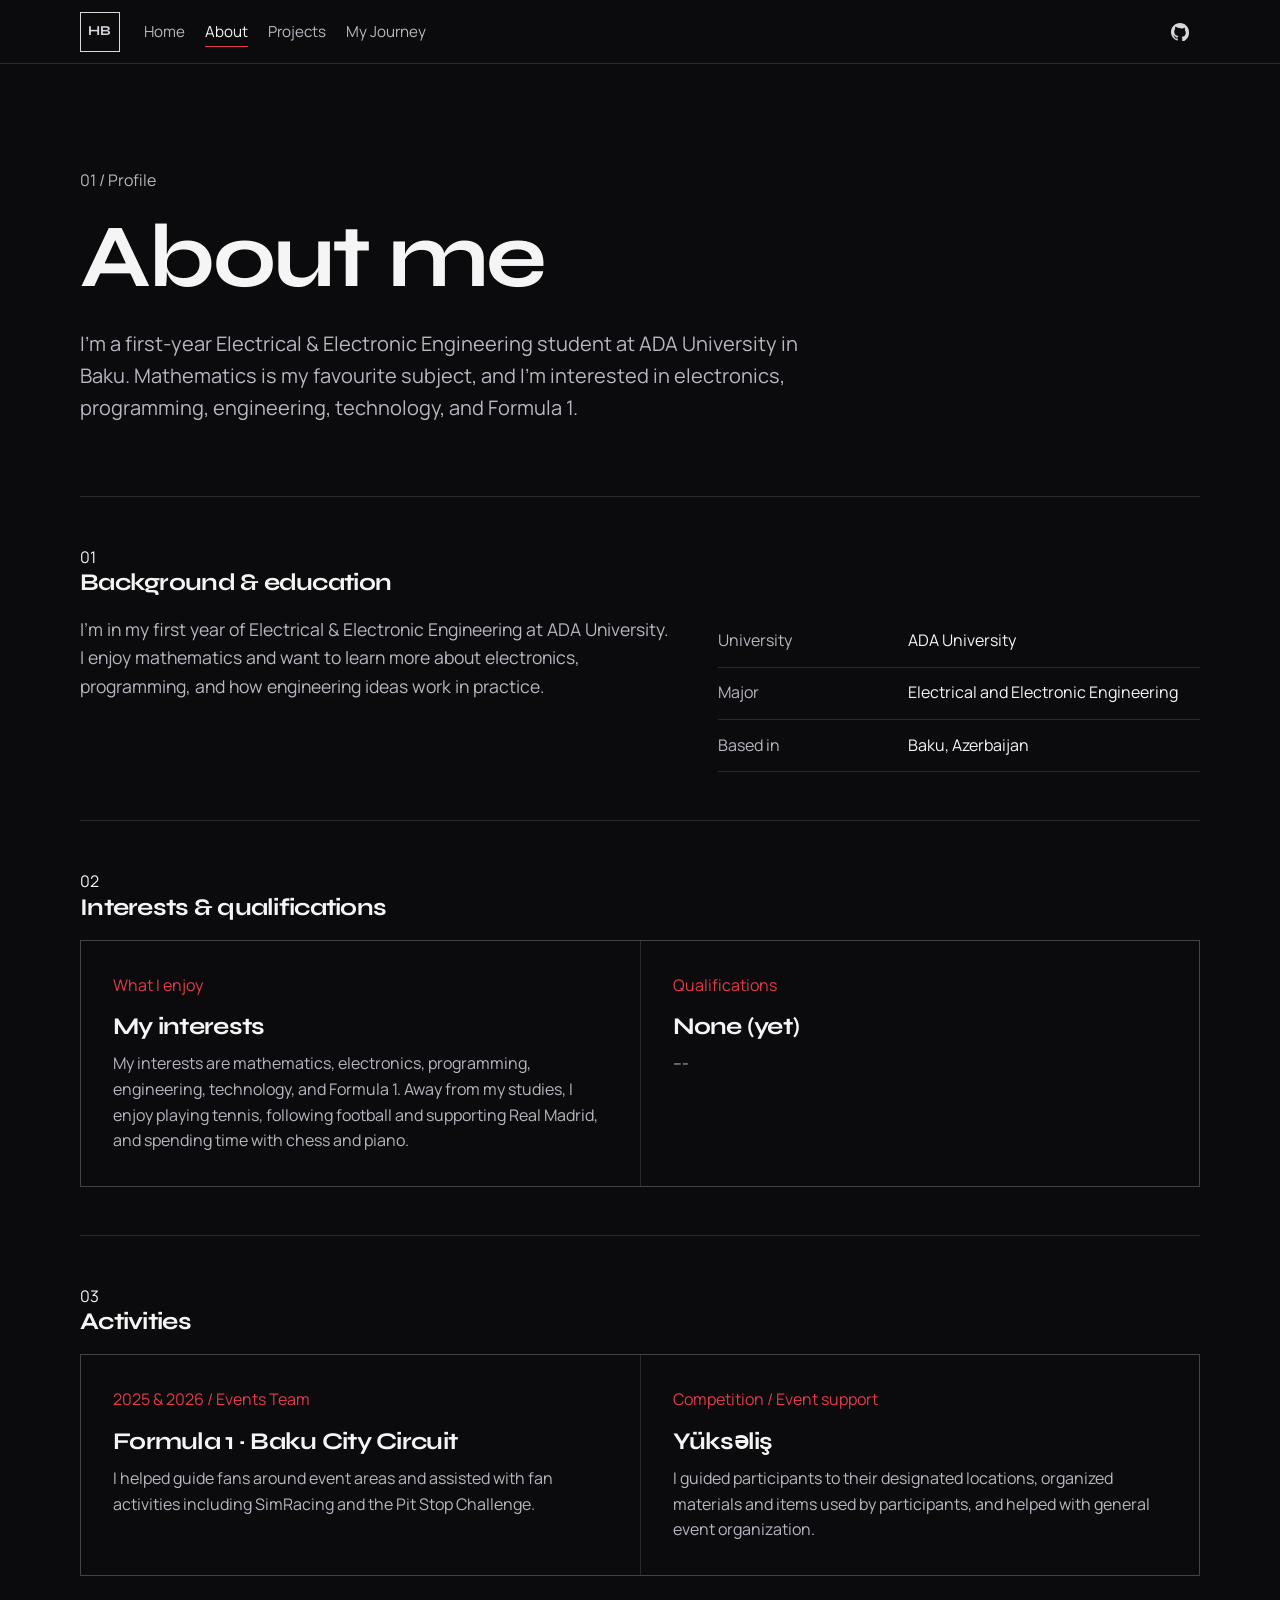
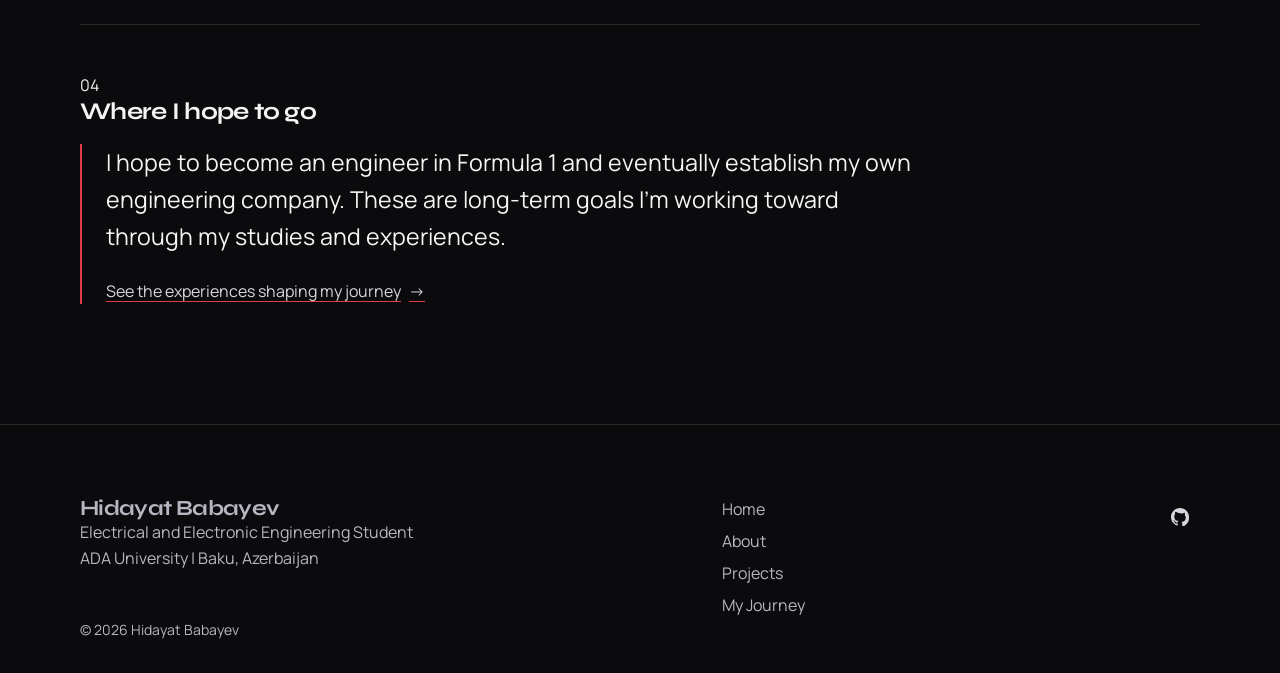
==== commit 70988e58: "Update qualifications section placeholder text" ====
--- a/about.html
+++ b/about.html
@@ -75,7 +75,7 @@
         <article class="topic-card" id="qualifications">
           <p class="eyebrow">Qualifications</p>
           <h3>None (yet)</h3>
-          <p>Lorem  </p>
+          <p>---</p>
         </article>
       </div>
     </section>
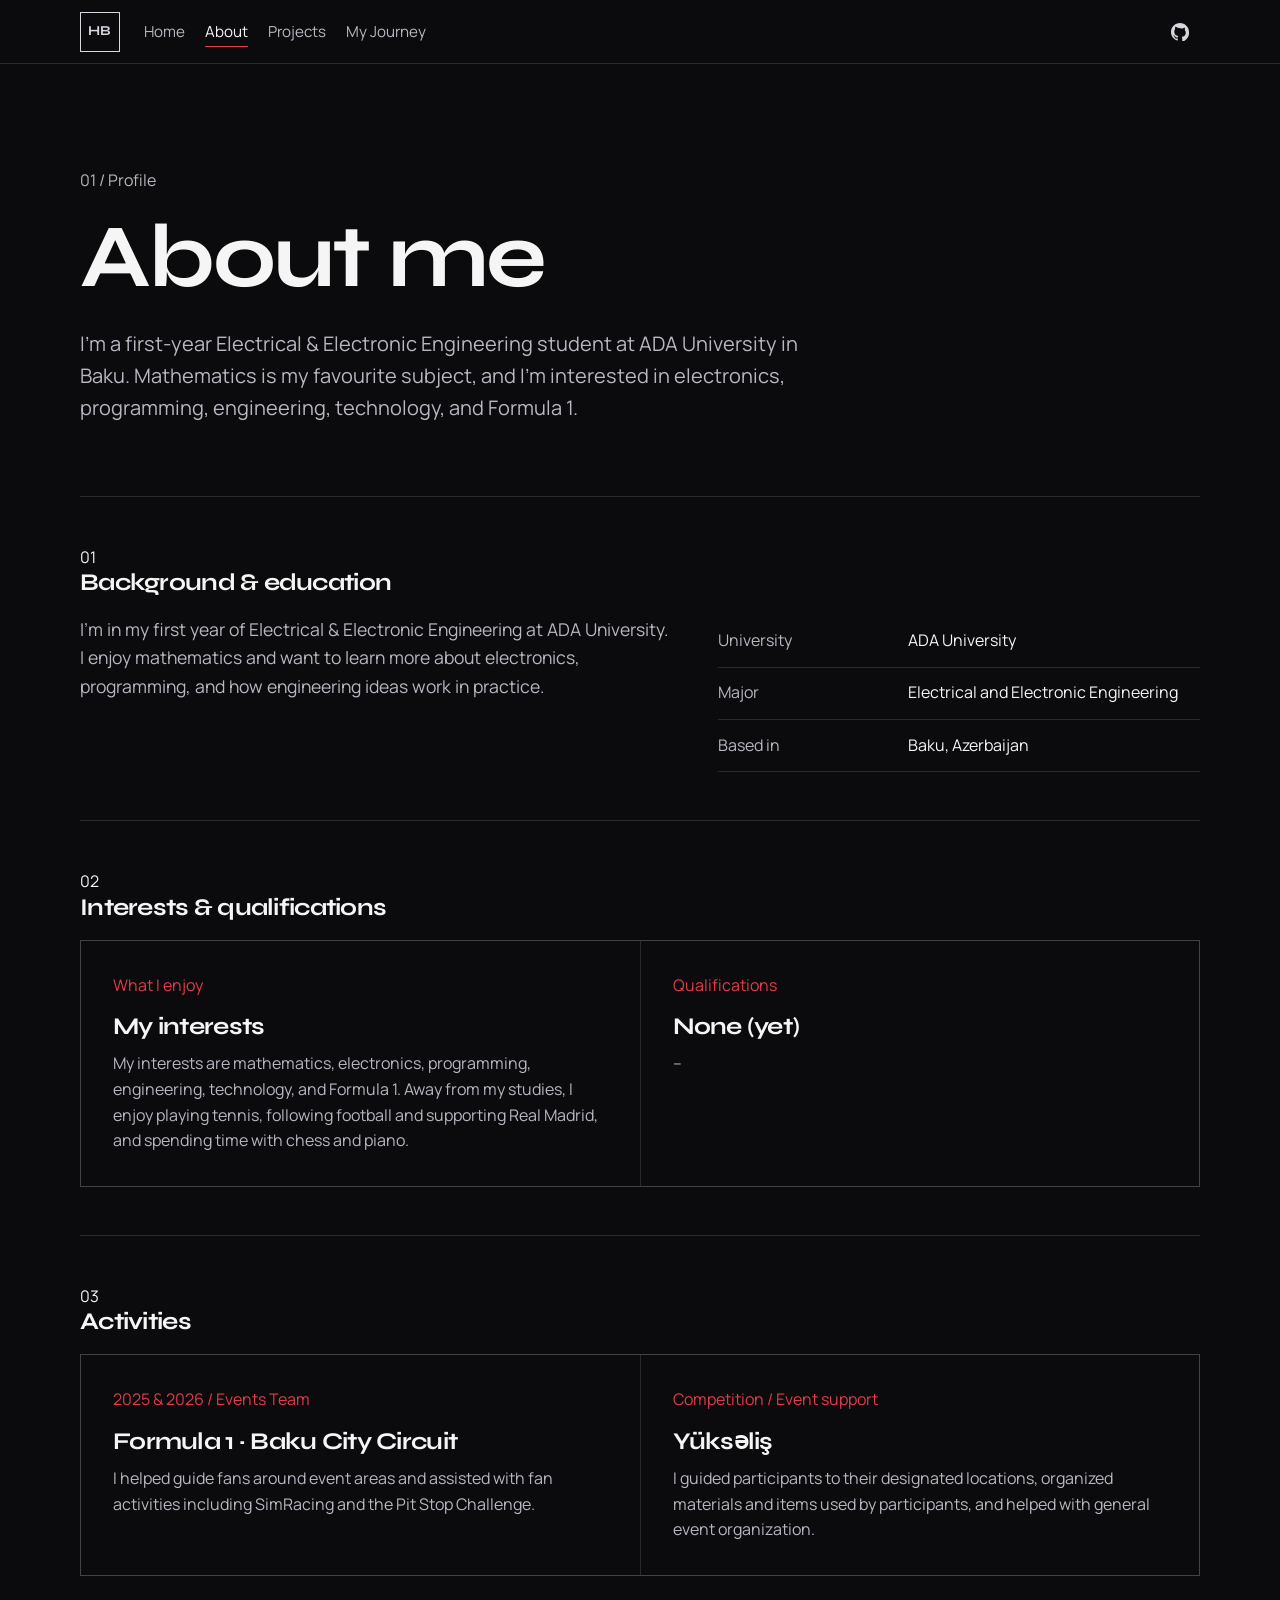
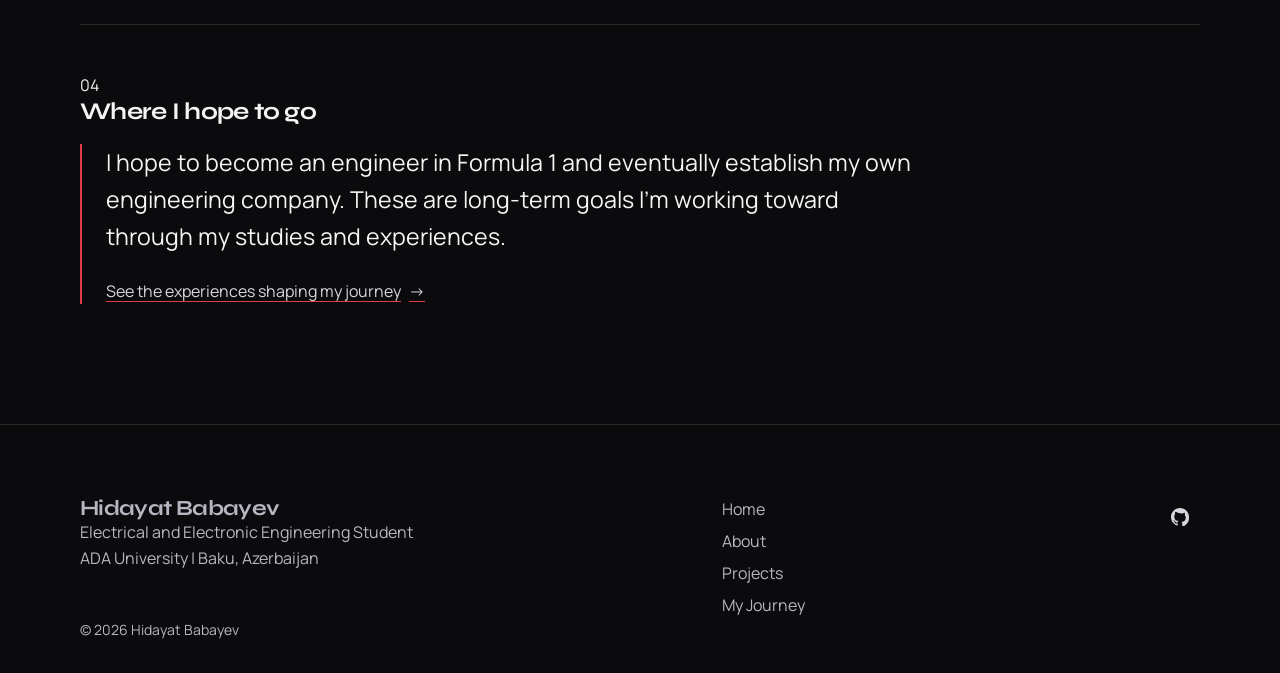
==== commit 1a59b5ff: "Fix dash formatting in qualifications section" ====
--- a/about.html
+++ b/about.html
@@ -75,7 +75,7 @@
         <article class="topic-card" id="qualifications">
           <p class="eyebrow">Qualifications</p>
           <h3>None (yet)</h3>
-          <p>---</p>
+          <p>--</p>
         </article>
       </div>
     </section>
